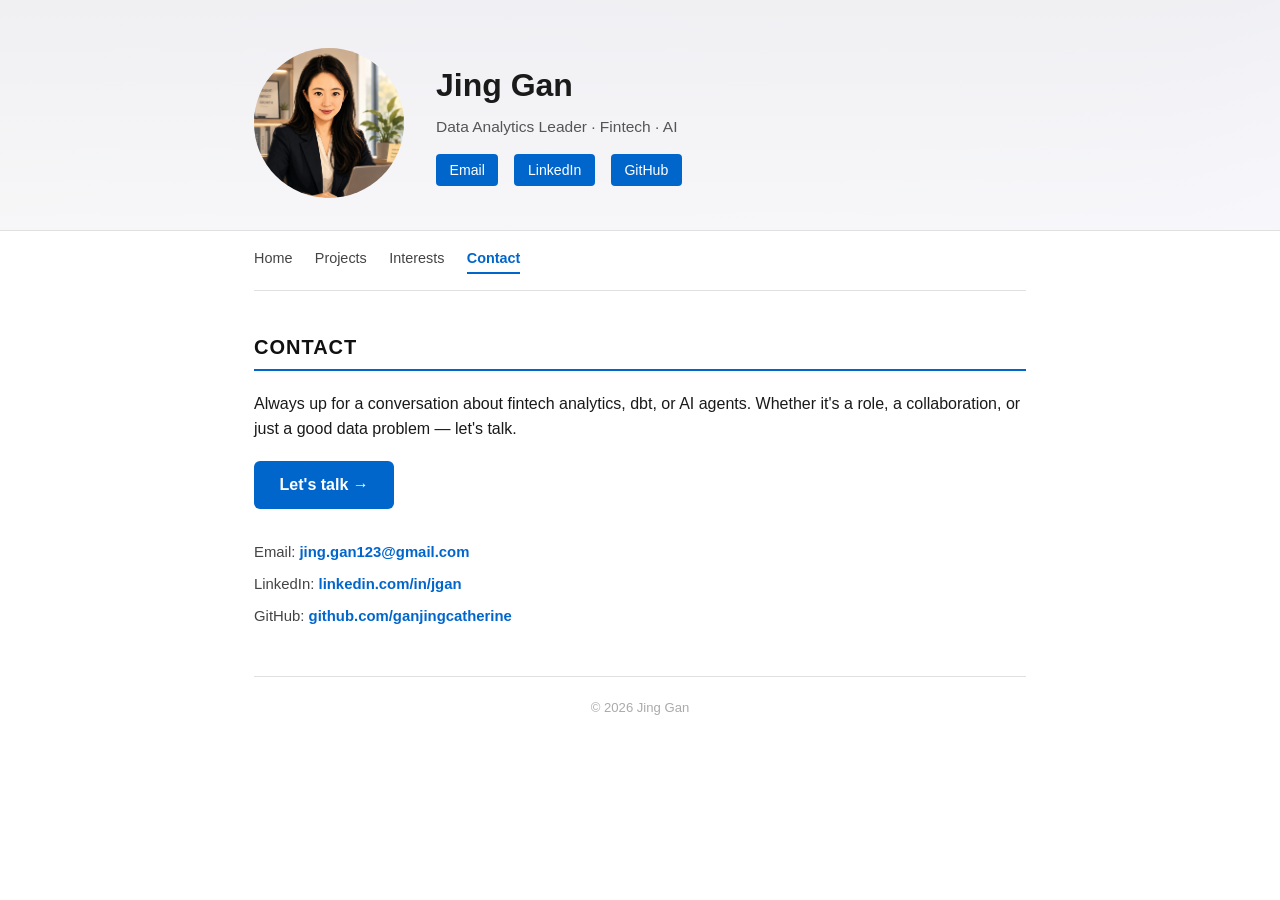
==== contact.html @ 758adda0 "Add Contact page, fix broken images, and add stock visuals Fix profile.jpg 404 on Projects/Interests" ====
<!DOCTYPE html>
<html lang="en">
<head>
  <meta charset="UTF-8" />
  <meta name="viewport" content="width=device-width, initial-scale=1.0" />
  <title>Jing Gan — Contact</title>
  <meta name="description" content="Get in touch with Jing Gan — Data Analytics Leader specializing in fintech analytics and AI." />
  <meta property="og:title" content="Jing Gan — Contact" />
  <meta property="og:description" content="Get in touch with Jing Gan — Data Analytics Leader specializing in fintech analytics and AI." />
  <meta property="og:type" content="website" />
  <meta property="og:url" content="https://ganjingcatherine.github.io/personal-website/contact.html" />
  <meta property="og:image" content="https://ganjingcatherine.github.io/personal-website/working.png" />
  <link rel="stylesheet" href="style.css" />
</head>
<body>

  <header>
    <div class="header-inner">
      <div class="profile-photo">
        <img src="working.png" alt="Jing Gan" onerror="this.style.display='none'; this.nextElementSibling.style.display='flex';" />
        <div class="photo-initials">JG</div>
      </div>
      <div class="header-text">
        <h1>Jing Gan</h1>
        <p class="tagline">Data Analytics Leader &middot; Fintech &middot; AI</p>
        <div class="header-links">
          <a href="mailto:jing.gan123@gmail.com">Email</a>
          <a href="https://www.linkedin.com/in/jgan/" target="_blank">LinkedIn</a>
          <a href="https://github.com/ganjingcatherine" target="_blank">GitHub</a>
        </div>
      </div>
    </div>
  </header>

  <nav>
    <a href="index.html">Home</a>
    <a href="projects.html">Projects</a>
    <a href="interests.html">Interests</a>
    <a href="contact.html" class="active">Contact</a>
  </nav>

  <main>

    <section id="contact">
      <h2>Contact</h2>
      <p>
        Always up for a conversation about fintech analytics, dbt, or AI agents. Whether it's a role,
        a collaboration, or just a good data problem — let's talk.
      </p>
      <a href="mailto:jing.gan123@gmail.com" class="cta-button">Let's talk &rarr;</a>

      <ul class="contact-list">
        <li>Email: <a href="mailto:jing.gan123@gmail.com">jing.gan123@gmail.com</a></li>
        <li>LinkedIn: <a href="https://www.linkedin.com/in/jgan/" target="_blank">linkedin.com/in/jgan</a></li>
        <li>GitHub: <a href="https://github.com/ganjingcatherine" target="_blank">github.com/ganjingcatherine</a></li>
      </ul>
    </section>

  </main>

  <footer>
    <p>&copy; 2026 Jing Gan</p>
  </footer>

</body>
</html>
---- style.css ----
* {
  margin: 0;
  padding: 0;
  box-sizing: border-box;
}

body {
  font-family: -apple-system, BlinkMacSystemFont, "Segoe UI", sans-serif;
  color: #1a1a1a;
  line-height: 1.6;
  max-width: 820px;
  margin: 0 auto;
  padding: 0 1.5rem 3rem;
  background: #fff;
}

/* Header */
header {
  padding: 3rem 0 2rem;
  border-bottom: 1px solid #e0e0e0;
  margin-bottom: 0;
  background:
    linear-gradient(rgba(255, 255, 255, 0.94), rgba(255, 255, 255, 0.97)),
    url("images/hero-bg.jpg");
  background-size: cover;
  background-position: center;
  margin-left: calc(-50vw + 50%);
  margin-right: calc(-50vw + 50%);
  padding-left: calc(50vw - 50%);
  padding-right: calc(50vw - 50%);
}

.header-inner {
  display: flex;
  align-items: center;
  gap: 2rem;
}

.profile-photo {
  flex-shrink: 0;
  width: 150px;
  height: 150px;
  border-radius: 50%;
  overflow: hidden;
  background: #0066cc;
}

.profile-photo img {
  width: 100%;
  height: 100%;
  object-fit: cover;
}

.photo-initials {
  display: none;
  width: 100%;
  height: 100%;
  align-items: center;
  justify-content: center;
  font-size: 1.6rem;
  font-weight: 700;
  color: #fff;
  letter-spacing: 1px;
}

.header-text h1 {
  font-size: 2rem;
  font-weight: 700;
}

.tagline {
  color: #555;
  margin: 0.25rem 0 0.9rem;
  font-size: 0.97rem;
}

.header-links {
  display: flex;
  gap: 1rem;
  flex-wrap: wrap;
}

.header-links a {
  font-size: 0.88rem;
  text-decoration: none;
  color: #fff;
  background: #0066cc;
  padding: 0.3rem 0.85rem;
  border-radius: 4px;
  font-weight: 500;
}

.header-links a:hover {
  background: #0052a3;
}

/* Nav */
nav {
  display: flex;
  gap: 1.4rem;
  padding: 1rem 0;
  border-bottom: 1px solid #e0e0e0;
  margin-bottom: 2.5rem;
  position: sticky;
  top: 0;
  background: #fff;
  z-index: 10;
}

nav a {
  text-decoration: none;
  color: #444;
  font-size: 0.9rem;
  font-weight: 500;
}

nav a:hover {
  color: #0066cc;
}

nav a.active {
  color: #0066cc;
  font-weight: 700;
  border-bottom: 2px solid #0066cc;
  padding-bottom: 2px;
}

/* Sections */
section {
  margin-bottom: 3rem;
}

h2 {
  font-size: 1.25rem;
  font-weight: 700;
  margin-bottom: 1.2rem;
  color: #111;
  text-transform: uppercase;
  letter-spacing: 0.05em;
  border-bottom: 2px solid #0066cc;
  padding-bottom: 0.4rem;
}

section p + p {
  margin-top: 0.75rem;
}

/* Experience */
.job {
  margin-bottom: 1.8rem;
}

.job-header {
  display: flex;
  justify-content: space-between;
  align-items: flex-start;
  flex-wrap: wrap;
  gap: 0.25rem;
  margin-bottom: 0.35rem;
}

.job-title {
  font-weight: 700;
  font-size: 0.97rem;
  display: block;
}

.job-company {
  color: #0066cc;
  font-size: 0.9rem;
  display: block;
}

.job-date {
  color: #888;
  font-size: 0.85rem;
  white-space: nowrap;
  margin-top: 2px;
}

.job ul {
  margin-top: 0.5rem;
  padding-left: 1.2rem;
}

.job ul li {
  color: #444;
  font-size: 0.9rem;
  margin-bottom: 0.25rem;
}

/* Skills */
.skills-grid {
  display: grid;
  grid-template-columns: repeat(auto-fit, minmax(180px, 1fr));
  gap: 1.5rem;
}

.skill-group h4 {
  font-size: 0.88rem;
  font-weight: 700;
  text-transform: uppercase;
  letter-spacing: 0.05em;
  color: #333;
  margin-bottom: 0.6rem;
}

.skill-group ul {
  list-style: none;
  padding: 0;
}

.skill-group ul li {
  font-size: 0.88rem;
  color: #555;
  padding: 0.2rem 0;
  border-bottom: 1px solid #f0f0f0;
}

/* Section banner */
.section-banner {
  width: 100%;
  height: 180px;
  object-fit: cover;
  border-radius: 10px;
  margin-bottom: 2rem;
  display: block;
}

/* Projects */
.project-card {
  border: 1px solid #e0e0e0;
  border-radius: 8px;
  overflow: hidden;
  margin-bottom: 1rem;
}

.project-thumb {
  width: 100%;
  height: 150px;
  object-fit: cover;
  display: block;
}

.project-card-body {
  padding: 1.1rem 1.4rem;
}

.project-card h3 {
  font-size: 0.97rem;
  font-weight: 700;
  margin-bottom: 0.3rem;
}

.project-card p {
  color: #555;
  font-size: 0.9rem;
}

.project-news {
  margin-top: 0.6rem;
  font-size: 0.85rem !important;
}

/* Contact */
.cta-button {
  display: inline-block;
  background: #0066cc;
  color: #fff;
  padding: 0.7rem 1.6rem;
  border-radius: 6px;
  font-weight: 600;
  text-decoration: none;
  margin: 1.2rem 0 2rem;
}

.cta-button:hover {
  background: #0052a3;
  text-decoration: none;
}

.contact-list {
  list-style: none;
  padding: 0;
}

.contact-list li {
  margin-bottom: 0.5rem;
  font-size: 0.93rem;
  color: #444;
}

.contact-list li a {
  color: #0066cc;
  font-weight: 600;
  text-decoration: none;
}

.contact-list li a:hover {
  text-decoration: underline;
}

a {
  color: #0066cc;
}

a:hover {
  text-decoration: underline;
}

/* Project tags */
.project-meta {
  margin-bottom: 0.5rem;
  display: flex;
  gap: 0.4rem;
  flex-wrap: wrap;
}

.project-tag {
  font-size: 0.75rem;
  background: #e8f0fb;
  color: #0066cc;
  padding: 0.15rem 0.55rem;
  border-radius: 20px;
  font-weight: 500;
}

/* Interests */
.interest-grid {
  display: grid;
  grid-template-columns: repeat(auto-fit, minmax(200px, 1fr));
  gap: 1.2rem;
  margin-top: 1.2rem;
}

.interest-card {
  border: 1px solid #e0e0e0;
  border-radius: 8px;
  padding: 1.2rem 1.4rem;
}

.interest-icon {
  font-size: 1.5rem;
  margin-bottom: 0.5rem;
}

.interest-card h3 {
  font-size: 0.97rem;
  font-weight: 700;
  margin-bottom: 0.4rem;
}

.interest-card p {
  color: #555;
  font-size: 0.88rem;
}

/* Roadmap */
.roadmap {
  margin-top: 1.2rem;
  display: flex;
  flex-direction: column;
  gap: 0;
}

.roadmap-step {
  display: flex;
  align-items: flex-start;
  gap: 1rem;
  padding: 1rem 0;
  border-left: 2px solid #e0e0e0;
  margin-left: 1rem;
  padding-left: 1.5rem;
  position: relative;
}

.roadmap-step.completed {
  border-left-color: #0066cc;
}

.roadmap-step.current {
  border-left-color: #0066cc;
}

.step-marker {
  position: absolute;
  left: -1rem;
  width: 1.8rem;
  height: 1.8rem;
  border-radius: 50%;
  background: #e0e0e0;
  color: #888;
  font-size: 0.8rem;
  font-weight: 700;
  display: flex;
  align-items: center;
  justify-content: center;
  flex-shrink: 0;
}

.roadmap-step.completed .step-marker {
  background: #0066cc;
  color: #fff;
}

.roadmap-step.current .step-marker {
  background: #fff;
  border: 2px solid #0066cc;
  color: #0066cc;
}

.step-content h4 {
  font-size: 0.95rem;
  font-weight: 700;
  margin-bottom: 0.2rem;
}

.step-content p {
  font-size: 0.87rem;
  color: #555;
}

/* Footer */
footer {
  border-top: 1px solid #e0e0e0;
  padding-top: 1.2rem;
  color: #aaa;
  font-size: 0.82rem;
  text-align: center;
}

/* Mobile */
@media (max-width: 540px) {
  .header-inner {
    flex-direction: column;
    align-items: flex-start;
    gap: 1.2rem;
  }

  .job-header {
    flex-direction: column;
  }

  nav {
    flex-wrap: wrap;
    gap: 0.8rem;
  }
}
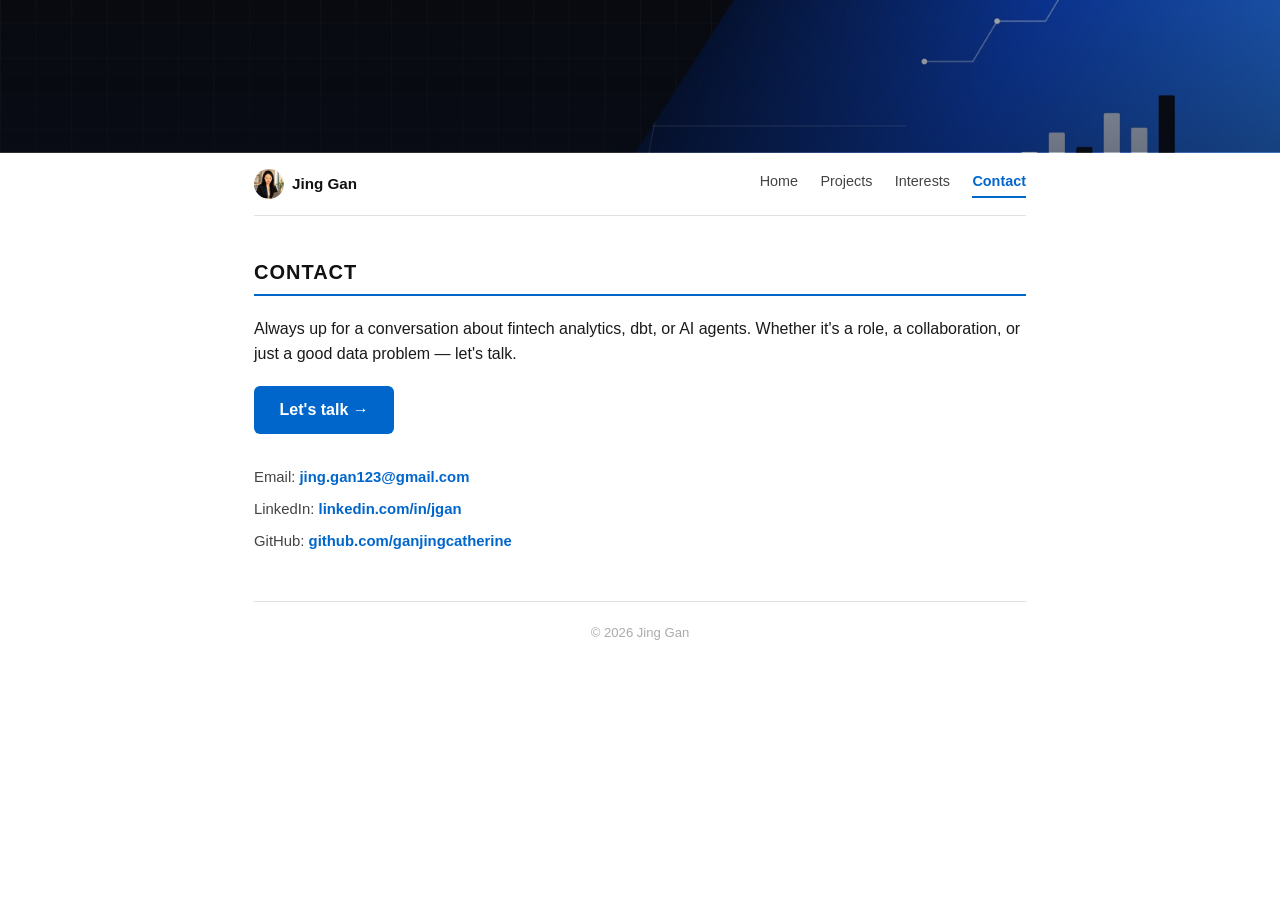
==== commit d1b59563: "Redesign header banner and nav Replace photo hero background with a text-free tech graphic banner, a" ====
--- a/contact.html
+++ b/contact.html
@@ -14,29 +14,25 @@
 </head>
 <body>
 
-  <header>
+  <header class="hero">
     <div class="header-inner">
-      <div class="profile-photo">
-        <img src="working.png" alt="Jing Gan" onerror="this.style.display='none'; this.nextElementSibling.style.display='flex';" />
-        <div class="photo-initials">JG</div>
-      </div>
-      <div class="header-text">
-        <h1>Jing Gan</h1>
-        <p class="tagline">Data Analytics Leader &middot; Fintech &middot; AI</p>
-        <div class="header-links">
-          <a href="mailto:jing.gan123@gmail.com">Email</a>
-          <a href="https://www.linkedin.com/in/jgan/" target="_blank">LinkedIn</a>
-          <a href="https://github.com/ganjingcatherine" target="_blank">GitHub</a>
-        </div>
-      </div>
     </div>
   </header>
 
   <nav>
-    <a href="index.html">Home</a>
-    <a href="projects.html">Projects</a>
-    <a href="interests.html">Interests</a>
-    <a href="contact.html" class="active">Contact</a>
+    <a href="index.html" class="brand">
+      <span class="brand-mark">
+        <img src="working.png" alt="Jing Gan" onerror="this.style.display='none'; this.nextElementSibling.style.display='flex';" />
+        <span class="brand-initials">JG</span>
+      </span>
+      Jing Gan
+    </a>
+    <div class="nav-links">
+      <a href="index.html">Home</a>
+      <a href="projects.html">Projects</a>
+      <a href="interests.html">Interests</a>
+      <a href="contact.html" class="active">Contact</a>
+    </div>
   </nav>
 
   <main>
--- a/style.css
+++ b/style.css
@@ -16,7 +16,7 @@
 
 /* Header */
 header {
-  padding: 3rem 0 2rem;
+  padding: 5rem 0 4.5rem;
   border-bottom: 1px solid #e0e0e0;
   margin-bottom: 0;
   background:
@@ -30,16 +30,44 @@
   padding-right: calc(50vw - 50%);
 }
 
+header.hero {
+  background:
+    linear-gradient(rgba(6, 12, 28, 0.35), rgba(6, 12, 28, 0.55)),
+    url("images/header-banner.jpg");
+  background-size: cover;
+  background-position: center;
+  border-bottom-color: rgba(255, 255, 255, 0.15);
+}
+
+header.hero .header-text h1 {
+  color: #fff;
+}
+
+header.hero .tagline {
+  color: #cbd5e1;
+}
+
+header.hero .profile-photo {
+  background: #0a0a0a;
+}
+
 .header-inner {
   display: flex;
   align-items: center;
-  gap: 2rem;
+  justify-content: space-between;
+  gap: 3rem;
+}
+
+.hero-greeting {
+  flex: 0 1 60%;
+  min-width: 0;
 }
 
 .profile-photo {
   flex-shrink: 0;
-  width: 150px;
-  height: 150px;
+  margin-left: auto;
+  width: 160px;
+  height: 160px;
   border-radius: 50%;
   overflow: hidden;
   background: #0066cc;
@@ -63,6 +91,57 @@
   letter-spacing: 1px;
 }
 
+.greeting {
+  font-size: 1.7rem;
+  font-weight: 500;
+  line-height: 1.3;
+  color: #cbd5e1;
+  white-space: nowrap;
+  margin-bottom: 1.2rem;
+}
+
+.greeting-line {
+  display: none;
+}
+
+.greeting-line.active {
+  display: block;
+}
+
+.greeting-line .word {
+  display: inline-block;
+  opacity: 0;
+  transform: translateY(10px) scale(0.75);
+}
+
+.greeting-line.active .word {
+  animation: word-pop-in 0.5s ease forwards;
+}
+
+.greeting .bold-name {
+  font-weight: 800;
+  color: #fff;
+}
+
+@keyframes word-pop-in {
+  0% {
+    opacity: 0;
+    transform: translateY(10px) scale(0.7);
+  }
+  60% {
+    opacity: 1;
+    transform: translateY(-2px) scale(1.08);
+  }
+  100% {
+    opacity: 1;
+    transform: translateY(0) scale(1);
+  }
+}
+
+.hero-greeting .header-links {
+  margin-top: 1.1rem;
+}
+
 .header-text h1 {
   font-size: 2rem;
   font-weight: 700;
@@ -76,7 +155,7 @@
 
 .header-links {
   display: flex;
-  gap: 1rem;
+  gap: 0.9rem;
   flex-wrap: wrap;
 }
 
@@ -88,6 +167,7 @@
   padding: 0.3rem 0.85rem;
   border-radius: 4px;
   font-weight: 500;
+  white-space: nowrap;
 }
 
 .header-links a:hover {
@@ -97,7 +177,10 @@
 /* Nav */
 nav {
   display: flex;
-  gap: 1.4rem;
+  align-items: center;
+  justify-content: space-between;
+  flex-wrap: wrap;
+  gap: 1rem;
   padding: 1rem 0;
   border-bottom: 1px solid #e0e0e0;
   margin-bottom: 2.5rem;
@@ -107,6 +190,56 @@
   z-index: 10;
 }
 
+.brand {
+  display: flex;
+  align-items: center;
+  gap: 0.5rem;
+  text-decoration: none;
+  color: #111;
+  font-weight: 700;
+  font-size: 0.95rem;
+}
+
+.brand:hover {
+  text-decoration: none;
+}
+
+.brand-mark {
+  display: flex;
+  align-items: center;
+  justify-content: center;
+  width: 30px;
+  height: 30px;
+  border-radius: 50%;
+  overflow: hidden;
+  background: #0066cc;
+  color: #fff;
+  font-size: 0.7rem;
+  font-weight: 700;
+  letter-spacing: 0.5px;
+  flex-shrink: 0;
+}
+
+.brand-mark img {
+  width: 100%;
+  height: 100%;
+  object-fit: cover;
+}
+
+.brand-initials {
+  display: none;
+  align-items: center;
+  justify-content: center;
+  width: 100%;
+  height: 100%;
+}
+
+.nav-links {
+  display: flex;
+  gap: 1.4rem;
+  flex-wrap: wrap;
+}
+
 nav a {
   text-decoration: none;
   color: #444;
@@ -143,6 +276,25 @@
 
 section p + p {
   margin-top: 0.75rem;
+}
+
+/* Home CTAs */
+.home-cta {
+  display: flex;
+  flex-direction: column;
+  gap: 0.5rem;
+  margin-top: 1.4rem;
+}
+
+.cta-link {
+  color: #0066cc;
+  font-weight: 600;
+  font-size: 0.95rem;
+  text-decoration: none;
+}
+
+.cta-link:hover {
+  text-decoration: underline;
 }
 
 /* Experience */
@@ -434,7 +586,16 @@
   .header-inner {
     flex-direction: column;
     align-items: flex-start;
-    gap: 1.2rem;
+    gap: 1.5rem;
+  }
+
+  .greeting {
+    font-size: 1.1rem;
+    white-space: normal;
+  }
+
+  .header-links {
+    align-items: flex-start;
   }
 
   .job-header {
